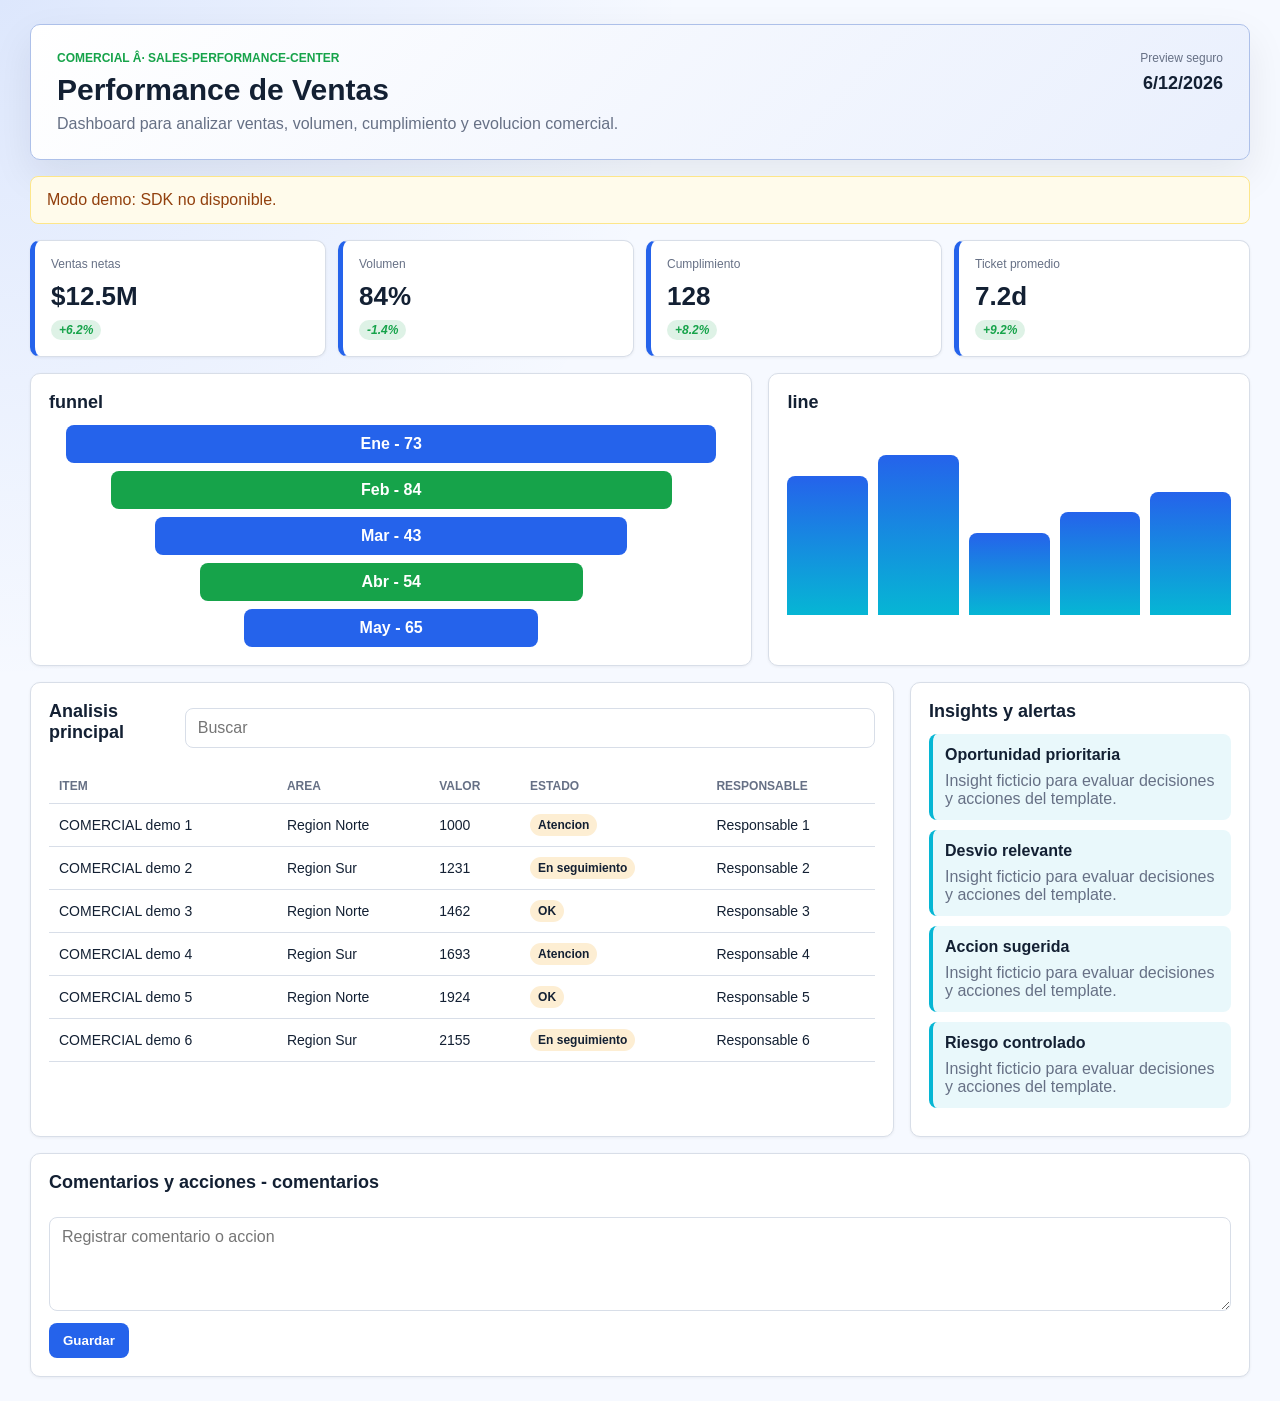
==== dashboard-manager-artifacts/dashboards/comercial/top-100-productos-más-vendidos/index.html @ 9f5e1810 "Create dashboard workspace Top 100 productos más vendidos" ====
﻿<!doctype html>
<html lang="es-AR">
<head>
  <meta charset="utf-8">
  <meta name="viewport" content="width=device-width, initial-scale=1">
  <title>Performance de Ventas</title>
  <link rel="stylesheet" href="style.css">
</head>
<body>
  <main class="app-shell layout-sales-performance-center">
    <header class="hero">
      <div>
        <p class="eyebrow">COMERCIAL Â· sales-performance-center</p>
        <h1>Performance de Ventas</h1>
        <p>Dashboard para analizar ventas, volumen, cumplimiento y evolucion comercial.</p>
      </div>
      <div class="hero-metric"><span>Preview seguro</span><strong id="updatedAt">--</strong></div>
    </header>
    <section id="notice" class="notice hidden"></section>
    <section id="loading" class="state">Cargando informacion...</section>
    <section id="error" class="state error hidden">No pudimos cargar el dashboard.</section>
    <section id="content" class="hidden">
      <div id="kpis" class="kpi-grid"></div>
      <section id="visuals" class="visual-grid"></section>
      <section class="analysis-grid">
        <div class="panel"><div class="panel-head"><h2>Analisis principal</h2><input id="filterInput" type="search" placeholder="Buscar"></div><div id="tableWrap"></div></div>
        <aside class="panel"><h2>Insights y alertas</h2><div id="insights"></div></aside>
      </section>
      <section class="panel actions-panel"><h2 id="editableTitle">Comentarios y acciones</h2><textarea id="commentInput" rows="4" placeholder="Registrar comentario o accion"></textarea><div class="actions-row"><button id="saveButton" type="button">Guardar</button><span id="saveStatus"></span></div></section>
    </section>
  </main>
  <script src="/dashboard-sdk.js"></script>
  <script src="app.js"></script>
</body>
</html>
---- dashboard-manager-artifacts/dashboards/comercial/top-100-productos-más-vendidos/style.css ----
﻿:root{font-family:Inter,Segoe UI,Arial,sans-serif;--template-primary:#2563eb;--template-secondary:#16a34a;--template-accent:#06b6d4;--template-danger:#dc2626;--template-warning:#f59e0b;--template-success:#16a34a;--template-bg:#f6f9ff;--template-card:#ffffff;--text:#132033;--muted:#667085;--line:#d8dee8}*{box-sizing:border-box}body{margin:0;background:radial-gradient(circle at top left,color-mix(in srgb,var(--template-primary) 12%,transparent),transparent 36%),var(--template-bg);color:var(--text)}.app-shell{width:min(1220px,calc(100vw - 32px));margin:0 auto;padding:24px 0}.hero{display:flex;justify-content:space-between;gap:24px;padding:26px;border:1px solid color-mix(in srgb,var(--template-primary) 24%,var(--line));border-radius:10px;background:linear-gradient(135deg,var(--template-card),color-mix(in srgb,var(--template-primary) 10%,white));box-shadow:0 16px 40px rgba(15,23,42,.08)}.layout-executive-cockpit .hero,.layout-security-risk-center .hero,.layout-audit-tracker .hero{background:linear-gradient(135deg,var(--template-primary),#111827);color:white}.eyebrow{margin:0 0 8px;color:var(--template-secondary);font-size:12px;font-weight:800;text-transform:uppercase}h1{margin:0;font-size:30px;letter-spacing:0}h2{margin:0 0 12px;font-size:18px;letter-spacing:0}p{margin:8px 0 0;color:var(--muted)}.layout-executive-cockpit .hero p,.layout-security-risk-center .hero p,.layout-audit-tracker .hero p{color:rgba(255,255,255,.74)}.hero-metric{min-width:170px;text-align:right}.hero-metric span{display:block;font-size:12px;color:var(--muted)}.hero-metric strong{display:block;margin-top:8px;font-size:18px}.notice,.state{margin-top:16px;padding:14px 16px;border:1px solid var(--line);border-radius:8px;background:#fff;color:var(--muted)}.notice{border-color:#fde68a;background:#fffbeb;color:#92400e}.error{border-color:#fecaca;background:#fef2f2;color:#991b1b}.hidden{display:none!important}.kpi-grid{display:grid;grid-template-columns:repeat(4,minmax(0,1fr));gap:12px;margin-top:16px}.kpi-card,.panel,.viz-card{border:1px solid var(--line);border-radius:10px;background:var(--template-card);box-shadow:0 1px 3px rgba(16,24,40,.06)}.kpi-card{padding:16px;min-height:108px;border-left:5px solid var(--template-primary)}.kpi-card span{display:block;color:var(--muted);font-size:12px}.kpi-card strong{display:block;margin-top:10px;font-size:26px}.trend{display:inline-block;margin-top:8px;border-radius:999px;padding:3px 8px;background:color-mix(in srgb,var(--template-success) 14%,white);color:var(--template-success);font-size:12px;font-weight:800}.visual-grid{display:grid;grid-template-columns:1.2fr .8fr;gap:16px;margin-top:16px}.analysis-grid{display:grid;grid-template-columns:minmax(0,1fr) 340px;gap:16px;margin-top:16px}.panel,.viz-card{padding:18px}.panel-head{display:flex;justify-content:space-between;gap:12px;align-items:center;margin-bottom:14px}input,textarea{width:100%;border:1px solid var(--line);border-radius:8px;padding:10px 12px;font:inherit;background:#fff;color:var(--text)}table{width:100%;border-collapse:collapse;font-size:14px}th,td{border-bottom:1px solid var(--line);padding:10px;text-align:left}th{color:var(--muted);font-size:12px;text-transform:uppercase}.insight{border-left:4px solid var(--template-accent);background:color-mix(in srgb,var(--template-accent) 9%,white);padding:12px;border-radius:8px;margin-bottom:10px}.chart-bars{display:flex;height:190px;align-items:end;gap:10px}.bar{flex:1;border-radius:8px 8px 0 0;background:linear-gradient(180deg,var(--template-primary),var(--template-accent));min-height:24px}.hbar{height:12px;border-radius:999px;background:var(--template-primary)}.funnel{display:grid;gap:8px}.funnel div{margin:auto;border-radius:8px;padding:10px;color:white;text-align:center;font-weight:800}.matrix{display:grid;grid-template-columns:repeat(3,1fr);gap:8px}.matrix span{height:52px;border-radius:8px;background:var(--template-warning);opacity:.45}.matrix span:nth-child(n+7){background:var(--template-danger);opacity:.7}.matrix span:nth-child(-n+3){background:var(--template-success);opacity:.5}.timeline{display:grid;gap:10px}.timeline div{border-left:4px solid var(--template-primary);padding:8px 10px;background:color-mix(in srgb,var(--template-primary) 8%,white);border-radius:8px}.kanban{display:grid;grid-template-columns:repeat(3,1fr);gap:10px}.lane{background:color-mix(in srgb,var(--template-secondary) 8%,white);border-radius:8px;padding:10px}.lane span{display:block;margin-top:8px;border-radius:6px;background:white;padding:8px;font-size:12px}.donut{width:150px;height:150px;border-radius:50%;background:conic-gradient(var(--template-primary) 76%,#e5e7eb 0);display:grid;place-items:center}.donut strong{width:90px;height:90px;border-radius:50%;background:#fff;display:grid;place-items:center}.actions-panel{margin-top:16px;display:grid;gap:12px}.actions-row{display:flex;align-items:center;gap:12px}button{border:0;border-radius:8px;background:var(--template-primary);color:white;padding:10px 14px;font-weight:800;cursor:pointer}.pill{display:inline-block;border-radius:999px;padding:4px 8px;background:color-mix(in srgb,var(--template-warning) 18%,white);font-size:12px;font-weight:700}#saveStatus{color:var(--muted);font-size:13px}@media(max-width:1000px){.kpi-grid{grid-template-columns:repeat(2,minmax(0,1fr))}.visual-grid,.analysis-grid{grid-template-columns:1fr}}@media(max-width:640px){.hero{flex-direction:column}.hero-metric{text-align:left}.kpi-grid{grid-template-columns:1fr}}
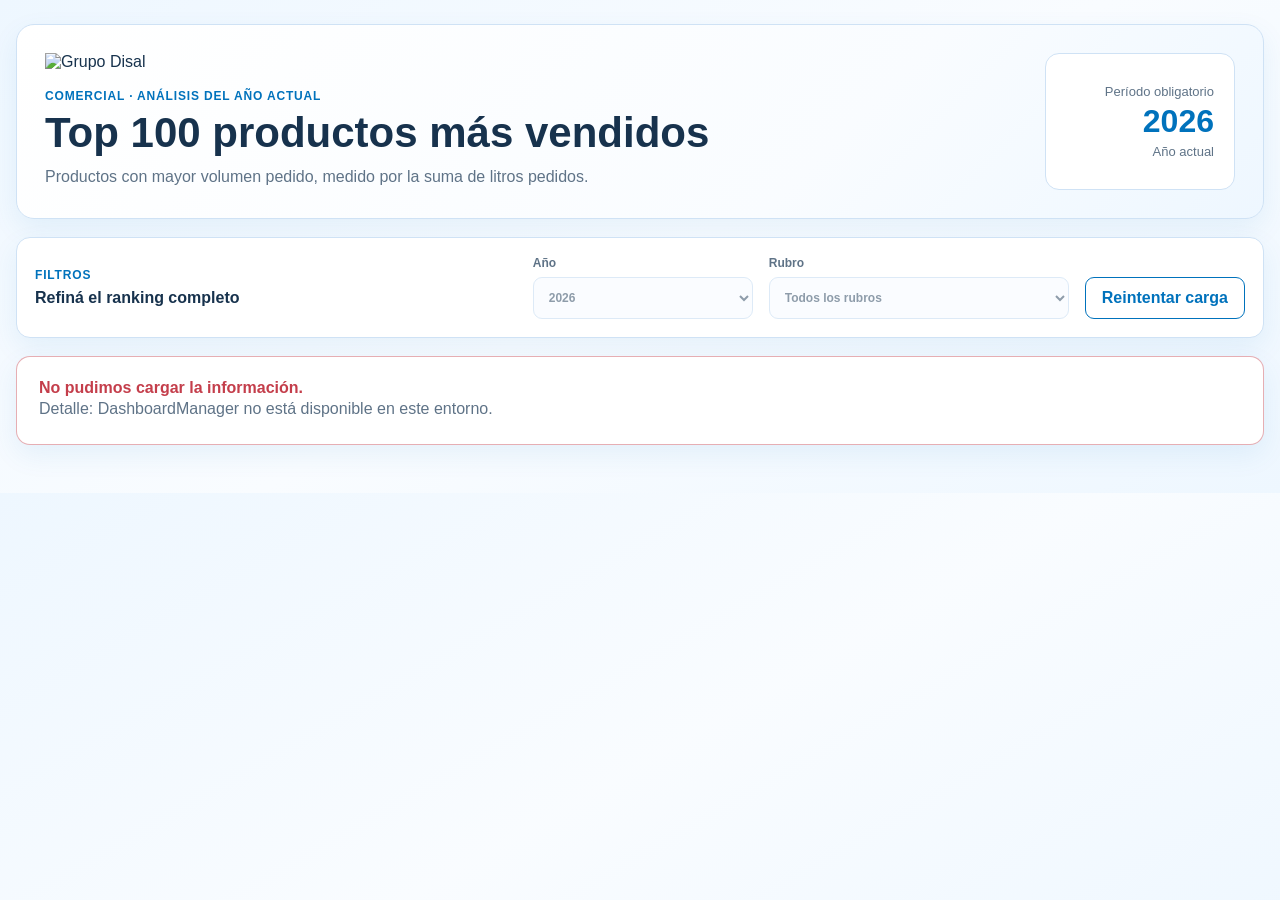
==== commit bd77b660: "fix: query top products with server aggregation" ====
--- a/dashboard-manager-artifacts/dashboards/comercial/top-100-productos-más-vendidos/index.html
+++ b/dashboard-manager-artifacts/dashboards/comercial/top-100-productos-más-vendidos/index.html
@@ -1,35 +1,158 @@
-﻿<!doctype html>
+<!doctype html>
 <html lang="es-AR">
 <head>
   <meta charset="utf-8">
   <meta name="viewport" content="width=device-width, initial-scale=1">
-  <title>Performance de Ventas</title>
+  <title>Top 100 productos más vendidos</title>
   <link rel="stylesheet" href="style.css">
 </head>
 <body>
-  <main class="app-shell layout-sales-performance-center">
+  <main class="app-shell">
     <header class="hero">
+      <div class="brand-block">
+        <img class="brand" src="/disal_logo_informe.png" alt="Grupo Disal">
+        <p class="eyebrow">Comercial · Análisis del año actual</p>
+        <h1>Top 100 productos más vendidos</h1>
+        <p class="hero-copy">Productos con mayor volumen pedido, medido por la suma de litros pedidos.</p>
+      </div>
+      <div class="period-card" aria-label="Período analizado">
+        <span>Período obligatorio</span>
+        <strong id="currentYear">—</strong>
+        <small>Año actual</small>
+      </div>
+    </header>
+
+    <section class="filters-panel" aria-label="Filtros del dashboard">
+      <div class="filter-copy">
+        <span class="section-kicker">Filtros</span>
+        <strong>Refiná el ranking completo</strong>
+      </div>
+      <label>
+        Año
+        <select id="yearFilter" disabled>
+          <option>Año actual</option>
+        </select>
+      </label>
+      <label>
+        Rubro
+        <select id="rubroFilter" disabled>
+          <option value="">Todos los rubros</option>
+        </select>
+      </label>
+      <button id="retryButton" class="secondary-button hidden" type="button">Reintentar carga</button>
+    </section>
+
+    <section id="loadingState" class="state-card" role="status" aria-live="polite">
+      <span class="loader" aria-hidden="true"></span>
       <div>
-        <p class="eyebrow">COMERCIAL Â· sales-performance-center</p>
-        <h1>Performance de Ventas</h1>
-        <p>Dashboard para analizar ventas, volumen, cumplimiento y evolucion comercial.</p>
+        <strong>Cargando pedidos y catálogo de productos…</strong>
+        <p>Estamos preparando el ranking con los datos autorizados.</p>
       </div>
-      <div class="hero-metric"><span>Preview seguro</span><strong id="updatedAt">--</strong></div>
-    </header>
-    <section id="notice" class="notice hidden"></section>
-    <section id="loading" class="state">Cargando informacion...</section>
-    <section id="error" class="state error hidden">No pudimos cargar el dashboard.</section>
-    <section id="content" class="hidden">
-      <div id="kpis" class="kpi-grid"></div>
-      <section id="visuals" class="visual-grid"></section>
-      <section class="analysis-grid">
-        <div class="panel"><div class="panel-head"><h2>Analisis principal</h2><input id="filterInput" type="search" placeholder="Buscar"></div><div id="tableWrap"></div></div>
-        <aside class="panel"><h2>Insights y alertas</h2><div id="insights"></div></aside>
+    </section>
+
+    <section id="errorState" class="state-card state-error hidden" role="alert">
+      <div>
+        <strong>No pudimos cargar la información.</strong>
+        <p id="errorMessage">Revisá la disponibilidad del Dashboard Manager SDK e intentá nuevamente.</p>
+      </div>
+    </section>
+
+    <section id="emptyState" class="state-card hidden" role="status">
+      <div>
+        <strong>No hay resultados para los filtros seleccionados.</strong>
+        <p>Probá con todos los rubros. El año actual se mantiene como condición obligatoria.</p>
+      </div>
+    </section>
+
+    <section id="dashboardContent" class="dashboard-content hidden">
+      <section class="summary-grid" aria-label="Resumen del resultado">
+        <article class="summary-card">
+          <span>Litros pedidos</span>
+          <strong id="totalLiters">0</strong>
+          <small>Suma del resultado filtrado</small>
+        </article>
+        <article class="summary-card">
+          <span>Productos encontrados</span>
+          <strong id="productCount">0</strong>
+          <small id="productCountDetail">Antes del límite del Top 100</small>
+        </article>
+        <article class="summary-card">
+          <span>Producto líder</span>
+          <strong id="leaderName" class="summary-text">—</strong>
+          <small id="leaderLiters">Sin volumen</small>
+        </article>
       </section>
-      <section class="panel actions-panel"><h2 id="editableTitle">Comentarios y acciones</h2><textarea id="commentInput" rows="4" placeholder="Registrar comentario o accion"></textarea><div class="actions-row"><button id="saveButton" type="button">Guardar</button><span id="saveStatus"></span></div></section>
+
+      <section class="panel ranking-panel">
+        <div class="panel-heading">
+          <div>
+            <span class="section-kicker">Visual principal</span>
+            <h2>Ranking por litros pedidos</h2>
+            <p>Orden descendente, limitado a los primeros 100 productos después de aplicar los filtros.</p>
+          </div>
+          <span id="rankingCount" class="result-badge">0 productos</span>
+        </div>
+        <div id="ranking" class="ranking" aria-label="Ranking horizontal de productos"></div>
+      </section>
+
+      <section class="panel detail-panel">
+        <div class="panel-heading detail-heading">
+          <div>
+            <span class="section-kicker">Detalle verificable</span>
+            <h2>Tabla analítica</h2>
+            <p>El detalle utiliza el mismo resultado agregado que el ranking.</p>
+          </div>
+          <div class="table-tools">
+            <label>
+              Buscar producto o rubro
+              <input id="searchInput" type="search" placeholder="Ingresá un término" autocomplete="off">
+            </label>
+            <label>
+              Ordenar por
+              <select id="sortField">
+                <option value="position">Posición</option>
+                <option value="product">Producto</option>
+                <option value="rubro">Rubro</option>
+                <option value="liters">Litros pedidos</option>
+              </select>
+            </label>
+            <label>
+              Dirección
+              <select id="sortDirection">
+                <option value="asc">Ascendente</option>
+                <option value="desc">Descendente</option>
+              </select>
+            </label>
+          </div>
+        </div>
+        <div class="table-scroll">
+          <table>
+            <thead>
+              <tr>
+                <th scope="col">Posición</th>
+                <th scope="col">Producto</th>
+                <th scope="col">Rubro</th>
+                <th scope="col">Período</th>
+                <th scope="col" class="numeric">Litros pedidos</th>
+              </tr>
+            </thead>
+            <tbody id="tableBody"></tbody>
+          </table>
+        </div>
+        <p id="tableEmpty" class="table-empty hidden">No hay filas que coincidan con la búsqueda.</p>
+      </section>
+
+      <section class="quality-note" aria-live="polite">
+        <div>
+          <span class="section-kicker">Trazabilidad de datos</span>
+          <strong>Controles aplicados al cruce</strong>
+        </div>
+        <p id="qualitySummary">—</p>
+      </section>
     </section>
   </main>
-  <script src="/dashboard-sdk.js"></script>
+
+  <script src="dashboard-sdk.js"></script>
   <script src="app.js"></script>
 </body>
 </html>
--- a/dashboard-manager-artifacts/dashboards/comercial/top-100-productos-más-vendidos/style.css
+++ b/dashboard-manager-artifacts/dashboards/comercial/top-100-productos-más-vendidos/style.css
@@ -1 +1,508 @@
-﻿:root{font-family:Inter,Segoe UI,Arial,sans-serif;--template-primary:#2563eb;--template-secondary:#16a34a;--template-accent:#06b6d4;--template-danger:#dc2626;--template-warning:#f59e0b;--template-success:#16a34a;--template-bg:#f6f9ff;--template-card:#ffffff;--text:#132033;--muted:#667085;--line:#d8dee8}*{box-sizing:border-box}body{margin:0;background:radial-gradient(circle at top left,color-mix(in srgb,var(--template-primary) 12%,transparent),transparent 36%),var(--template-bg);color:var(--text)}.app-shell{width:min(1220px,calc(100vw - 32px));margin:0 auto;padding:24px 0}.hero{display:flex;justify-content:space-between;gap:24px;padding:26px;border:1px solid color-mix(in srgb,var(--template-primary) 24%,var(--line));border-radius:10px;background:linear-gradient(135deg,var(--template-card),color-mix(in srgb,var(--template-primary) 10%,white));box-shadow:0 16px 40px rgba(15,23,42,.08)}.layout-executive-cockpit .hero,.layout-security-risk-center .hero,.layout-audit-tracker .hero{background:linear-gradient(135deg,var(--template-primary),#111827);color:white}.eyebrow{margin:0 0 8px;color:var(--template-secondary);font-size:12px;font-weight:800;text-transform:uppercase}h1{margin:0;font-size:30px;letter-spacing:0}h2{margin:0 0 12px;font-size:18px;letter-spacing:0}p{margin:8px 0 0;color:var(--muted)}.layout-executive-cockpit .hero p,.layout-security-risk-center .hero p,.layout-audit-tracker .hero p{color:rgba(255,255,255,.74)}.hero-metric{min-width:170px;text-align:right}.hero-metric span{display:block;font-size:12px;color:var(--muted)}.hero-metric strong{display:block;margin-top:8px;font-size:18px}.notice,.state{margin-top:16px;padding:14px 16px;border:1px solid var(--line);border-radius:8px;background:#fff;color:var(--muted)}.notice{border-color:#fde68a;background:#fffbeb;color:#92400e}.error{border-color:#fecaca;background:#fef2f2;color:#991b1b}.hidden{display:none!important}.kpi-grid{display:grid;grid-template-columns:repeat(4,minmax(0,1fr));gap:12px;margin-top:16px}.kpi-card,.panel,.viz-card{border:1px solid var(--line);border-radius:10px;background:var(--template-card);box-shadow:0 1px 3px rgba(16,24,40,.06)}.kpi-card{padding:16px;min-height:108px;border-left:5px solid var(--template-primary)}.kpi-card span{display:block;color:var(--muted);font-size:12px}.kpi-card strong{display:block;margin-top:10px;font-size:26px}.trend{display:inline-block;margin-top:8px;border-radius:999px;padding:3px 8px;background:color-mix(in srgb,var(--template-success) 14%,white);color:var(--template-success);font-size:12px;font-weight:800}.visual-grid{display:grid;grid-template-columns:1.2fr .8fr;gap:16px;margin-top:16px}.analysis-grid{display:grid;grid-template-columns:minmax(0,1fr) 340px;gap:16px;margin-top:16px}.panel,.viz-card{padding:18px}.panel-head{display:flex;justify-content:space-between;gap:12px;align-items:center;margin-bottom:14px}input,textarea{width:100%;border:1px solid var(--line);border-radius:8px;padding:10px 12px;font:inherit;background:#fff;color:var(--text)}table{width:100%;border-collapse:collapse;font-size:14px}th,td{border-bottom:1px solid var(--line);padding:10px;text-align:left}th{color:var(--muted);font-size:12px;text-transform:uppercase}.insight{border-left:4px solid var(--template-accent);background:color-mix(in srgb,var(--template-accent) 9%,white);padding:12px;border-radius:8px;margin-bottom:10px}.chart-bars{display:flex;height:190px;align-items:end;gap:10px}.bar{flex:1;border-radius:8px 8px 0 0;background:linear-gradient(180deg,var(--template-primary),var(--template-accent));min-height:24px}.hbar{height:12px;border-radius:999px;background:var(--template-primary)}.funnel{display:grid;gap:8px}.funnel div{margin:auto;border-radius:8px;padding:10px;color:white;text-align:center;font-weight:800}.matrix{display:grid;grid-template-columns:repeat(3,1fr);gap:8px}.matrix span{height:52px;border-radius:8px;background:var(--template-warning);opacity:.45}.matrix span:nth-child(n+7){background:var(--template-danger);opacity:.7}.matrix span:nth-child(-n+3){background:var(--template-success);opacity:.5}.timeline{display:grid;gap:10px}.timeline div{border-left:4px solid var(--template-primary);padding:8px 10px;background:color-mix(in srgb,var(--template-primary) 8%,white);border-radius:8px}.kanban{display:grid;grid-template-columns:repeat(3,1fr);gap:10px}.lane{background:color-mix(in srgb,var(--template-secondary) 8%,white);border-radius:8px;padding:10px}.lane span{display:block;margin-top:8px;border-radius:6px;background:white;padding:8px;font-size:12px}.donut{width:150px;height:150px;border-radius:50%;background:conic-gradient(var(--template-primary) 76%,#e5e7eb 0);display:grid;place-items:center}.donut strong{width:90px;height:90px;border-radius:50%;background:#fff;display:grid;place-items:center}.actions-panel{margin-top:16px;display:grid;gap:12px}.actions-row{display:flex;align-items:center;gap:12px}button{border:0;border-radius:8px;background:var(--template-primary);color:white;padding:10px 14px;font-weight:800;cursor:pointer}.pill{display:inline-block;border-radius:999px;padding:4px 8px;background:color-mix(in srgb,var(--template-warning) 18%,white);font-size:12px;font-weight:700}#saveStatus{color:var(--muted);font-size:13px}@media(max-width:1000px){.kpi-grid{grid-template-columns:repeat(2,minmax(0,1fr))}.visual-grid,.analysis-grid{grid-template-columns:1fr}}@media(max-width:640px){.hero{flex-direction:column}.hero-metric{text-align:left}.kpi-grid{grid-template-columns:1fr}}
+:root {
+  font-family: "Segoe UI", Arial, sans-serif;
+  color: #17324d;
+  font-synthesis: none;
+  --primary: #0072bc;
+  --secondary: #00a6df;
+  --ambient: #eef7ff;
+  --ambient-soft: #f9fcff;
+  --card: #ffffff;
+  --border: #cfe2f5;
+  --text: #17324d;
+  --muted: #5f7387;
+  --success: #009a44;
+  --warning: #f3b51b;
+  --danger: #c43e4b;
+  --shadow: 0 10px 28px rgba(0, 114, 188, 0.08);
+}
+
+* {
+  box-sizing: border-box;
+}
+
+body {
+  margin: 0;
+  min-width: 320px;
+  background: linear-gradient(150deg, #eef7ff 0%, #f9fcff 52%, #eef7ff 100%);
+  color: var(--text);
+}
+
+button,
+input,
+select {
+  font: inherit;
+}
+
+.app-shell {
+  width: min(1320px, calc(100% - 32px));
+  margin: 0 auto;
+  padding: 24px 0 48px;
+}
+
+.hero {
+  display: flex;
+  align-items: stretch;
+  justify-content: space-between;
+  gap: 24px;
+  padding: 28px;
+  border: 1px solid var(--border);
+  border-radius: 18px;
+  background: linear-gradient(135deg, #ffffff 0%, #f9fcff 65%, #eef7ff 100%);
+  box-shadow: var(--shadow);
+}
+
+.brand {
+  display: block;
+  width: auto;
+  height: auto;
+  max-width: min(180px, 55vw);
+  max-height: 64px;
+  margin: 0 0 18px;
+  object-fit: contain;
+  object-position: left center;
+}
+
+.eyebrow,
+.section-kicker {
+  display: block;
+  margin: 0 0 7px;
+  color: var(--primary);
+  font-size: 12px;
+  font-weight: 800;
+  letter-spacing: 0.07em;
+  text-transform: uppercase;
+}
+
+h1,
+h2,
+p {
+  margin-top: 0;
+}
+
+h1 {
+  margin-bottom: 10px;
+  font-size: clamp(28px, 4vw, 42px);
+  line-height: 1.08;
+}
+
+h2 {
+  margin-bottom: 6px;
+  font-size: 22px;
+}
+
+.hero-copy,
+.panel-heading p,
+.state-card p,
+.quality-note p {
+  margin-bottom: 0;
+  color: var(--muted);
+  line-height: 1.55;
+}
+
+.period-card {
+  display: grid;
+  min-width: 190px;
+  align-content: center;
+  padding: 20px;
+  border: 1px solid var(--border);
+  border-radius: 14px;
+  background: #ffffff;
+  text-align: right;
+}
+
+.period-card span,
+.period-card small,
+.summary-card span,
+.summary-card small {
+  color: var(--muted);
+  font-size: 13px;
+}
+
+.period-card strong {
+  margin: 4px 0;
+  color: var(--primary);
+  font-size: 32px;
+}
+
+.filters-panel {
+  display: grid;
+  grid-template-columns: minmax(230px, 1fr) minmax(160px, 220px) minmax(220px, 300px) auto;
+  gap: 16px;
+  align-items: end;
+  margin-top: 18px;
+  padding: 18px;
+  border: 1px solid var(--border);
+  border-radius: 14px;
+  background: #ffffff;
+  box-shadow: var(--shadow);
+}
+
+.filter-copy {
+  align-self: center;
+}
+
+label {
+  display: grid;
+  gap: 7px;
+  color: var(--muted);
+  font-size: 12px;
+  font-weight: 700;
+}
+
+input,
+select {
+  width: 100%;
+  min-height: 42px;
+  padding: 9px 11px;
+  border: 1px solid var(--border);
+  border-radius: 9px;
+  outline: none;
+  background: #ffffff;
+  color: var(--text);
+}
+
+input:focus,
+select:focus {
+  border-color: var(--secondary);
+  box-shadow: 0 0 0 3px rgba(0, 166, 223, 0.14);
+}
+
+select:disabled {
+  background: var(--ambient-soft);
+  color: var(--muted);
+}
+
+.secondary-button {
+  min-height: 42px;
+  padding: 9px 16px;
+  border: 1px solid var(--primary);
+  border-radius: 9px;
+  background: #ffffff;
+  color: var(--primary);
+  cursor: pointer;
+  font-weight: 800;
+}
+
+.secondary-button:hover {
+  background: var(--ambient);
+}
+
+.state-card {
+  display: flex;
+  align-items: center;
+  gap: 16px;
+  margin-top: 18px;
+  padding: 22px;
+  border: 1px solid var(--border);
+  border-radius: 14px;
+  background: #ffffff;
+  box-shadow: var(--shadow);
+}
+
+.state-error {
+  border-color: rgba(196, 62, 75, 0.42);
+}
+
+.state-error strong {
+  color: var(--danger);
+}
+
+.loader {
+  width: 28px;
+  height: 28px;
+  flex: 0 0 auto;
+  border: 3px solid var(--border);
+  border-top-color: var(--primary);
+  border-radius: 50%;
+  animation: spin 0.9s linear infinite;
+}
+
+.dashboard-content {
+  display: grid;
+  gap: 18px;
+  margin-top: 18px;
+}
+
+.summary-grid {
+  display: grid;
+  grid-template-columns: repeat(3, minmax(0, 1fr));
+  gap: 16px;
+}
+
+.summary-card,
+.panel,
+.quality-note {
+  border: 1px solid var(--border);
+  border-radius: 14px;
+  background: #ffffff;
+  box-shadow: var(--shadow);
+}
+
+.summary-card {
+  min-height: 132px;
+  padding: 20px;
+  border-top: 4px solid var(--primary);
+}
+
+.summary-card:nth-child(2) {
+  border-top-color: var(--secondary);
+}
+
+.summary-card:nth-child(3) {
+  border-top-color: var(--success);
+}
+
+.summary-card strong {
+  display: block;
+  margin: 10px 0 8px;
+  color: var(--primary);
+  font-size: 29px;
+  line-height: 1.1;
+}
+
+.summary-card .summary-text {
+  overflow: hidden;
+  font-size: 20px;
+  text-overflow: ellipsis;
+  white-space: nowrap;
+}
+
+.panel {
+  padding: 22px;
+}
+
+.panel-heading {
+  display: flex;
+  align-items: flex-start;
+  justify-content: space-between;
+  gap: 18px;
+  margin-bottom: 22px;
+}
+
+.result-badge {
+  flex: 0 0 auto;
+  padding: 7px 11px;
+  border: 1px solid var(--border);
+  border-radius: 999px;
+  background: var(--ambient);
+  color: var(--primary);
+  font-size: 12px;
+  font-weight: 800;
+}
+
+.ranking {
+  display: grid;
+  gap: 13px;
+}
+
+.ranking-row {
+  display: grid;
+  grid-template-columns: 42px minmax(180px, 1fr) minmax(180px, 2fr) 150px;
+  gap: 12px;
+  align-items: center;
+}
+
+.rank-position {
+  display: grid;
+  width: 34px;
+  height: 34px;
+  place-items: center;
+  border: 1px solid var(--border);
+  border-radius: 50%;
+  background: var(--ambient-soft);
+  color: var(--primary);
+  font-size: 12px;
+  font-weight: 800;
+}
+
+.rank-product {
+  overflow: hidden;
+  font-size: 13px;
+  font-weight: 700;
+  text-overflow: ellipsis;
+  white-space: nowrap;
+}
+
+.rank-track {
+  height: 12px;
+  overflow: hidden;
+  border-radius: 999px;
+  background: var(--ambient);
+}
+
+.rank-bar {
+  width: var(--bar-width);
+  height: 100%;
+  min-width: 2px;
+  border-radius: inherit;
+  background: linear-gradient(90deg, #0072bc, #00a6df);
+}
+
+.rank-value {
+  color: var(--text);
+  font-size: 13px;
+  font-variant-numeric: tabular-nums;
+  font-weight: 800;
+  text-align: right;
+}
+
+.detail-heading {
+  align-items: end;
+}
+
+.table-tools {
+  display: grid;
+  grid-template-columns: minmax(190px, 1.4fr) minmax(130px, 1fr) minmax(120px, 0.8fr);
+  gap: 10px;
+  width: min(650px, 100%);
+}
+
+.table-scroll {
+  overflow-x: auto;
+}
+
+table {
+  width: 100%;
+  border-collapse: collapse;
+  font-size: 14px;
+}
+
+th,
+td {
+  padding: 13px 11px;
+  border-bottom: 1px solid var(--border);
+  text-align: left;
+  vertical-align: middle;
+}
+
+th {
+  color: var(--muted);
+  font-size: 11px;
+  letter-spacing: 0.04em;
+  text-transform: uppercase;
+}
+
+tbody tr:hover {
+  background: var(--ambient-soft);
+}
+
+.numeric {
+  font-variant-numeric: tabular-nums;
+  text-align: right;
+}
+
+.rubro-pill {
+  display: inline-block;
+  padding: 5px 8px;
+  border: 1px solid var(--border);
+  border-radius: 999px;
+  background: var(--ambient-soft);
+  color: var(--primary);
+  font-size: 12px;
+}
+
+.table-empty {
+  margin: 18px 0 0;
+  color: var(--muted);
+  text-align: center;
+}
+
+.quality-note {
+  display: grid;
+  grid-template-columns: minmax(190px, 0.4fr) 1fr;
+  gap: 24px;
+  align-items: center;
+  padding: 18px 22px;
+  border-left: 5px solid var(--warning);
+}
+
+.hidden {
+  display: none !important;
+}
+
+@keyframes spin {
+  to {
+    transform: rotate(360deg);
+  }
+}
+
+@media (max-width: 980px) {
+  .filters-panel {
+    grid-template-columns: 1fr 1fr;
+  }
+
+  .filter-copy {
+    grid-column: 1 / -1;
+  }
+
+  .detail-heading {
+    display: grid;
+  }
+
+  .table-tools {
+    width: 100%;
+  }
+}
+
+@media (max-width: 760px) {
+  .app-shell {
+    width: min(100% - 20px, 1320px);
+    padding-top: 10px;
+  }
+
+  .hero {
+    display: grid;
+    padding: 21px;
+  }
+
+  .period-card {
+    min-width: 0;
+    text-align: left;
+  }
+
+  .summary-grid,
+  .quality-note {
+    grid-template-columns: 1fr;
+  }
+
+  .ranking-row {
+    grid-template-columns: 38px minmax(0, 1fr) 120px;
+  }
+
+  .rank-track {
+    grid-column: 2 / -1;
+    grid-row: 2;
+  }
+
+  .table-tools {
+    grid-template-columns: 1fr;
+  }
+}
+
+@media (max-width: 520px) {
+  .filters-panel {
+    grid-template-columns: 1fr;
+  }
+
+  .filter-copy {
+    grid-column: auto;
+  }
+
+  .panel-heading {
+    display: grid;
+  }
+
+  .ranking-row {
+    grid-template-columns: 34px minmax(0, 1fr);
+  }
+
+  .rank-value {
+    grid-column: 2;
+    text-align: left;
+  }
+
+  .rank-track {
+    grid-column: 2;
+    grid-row: auto;
+  }
+}
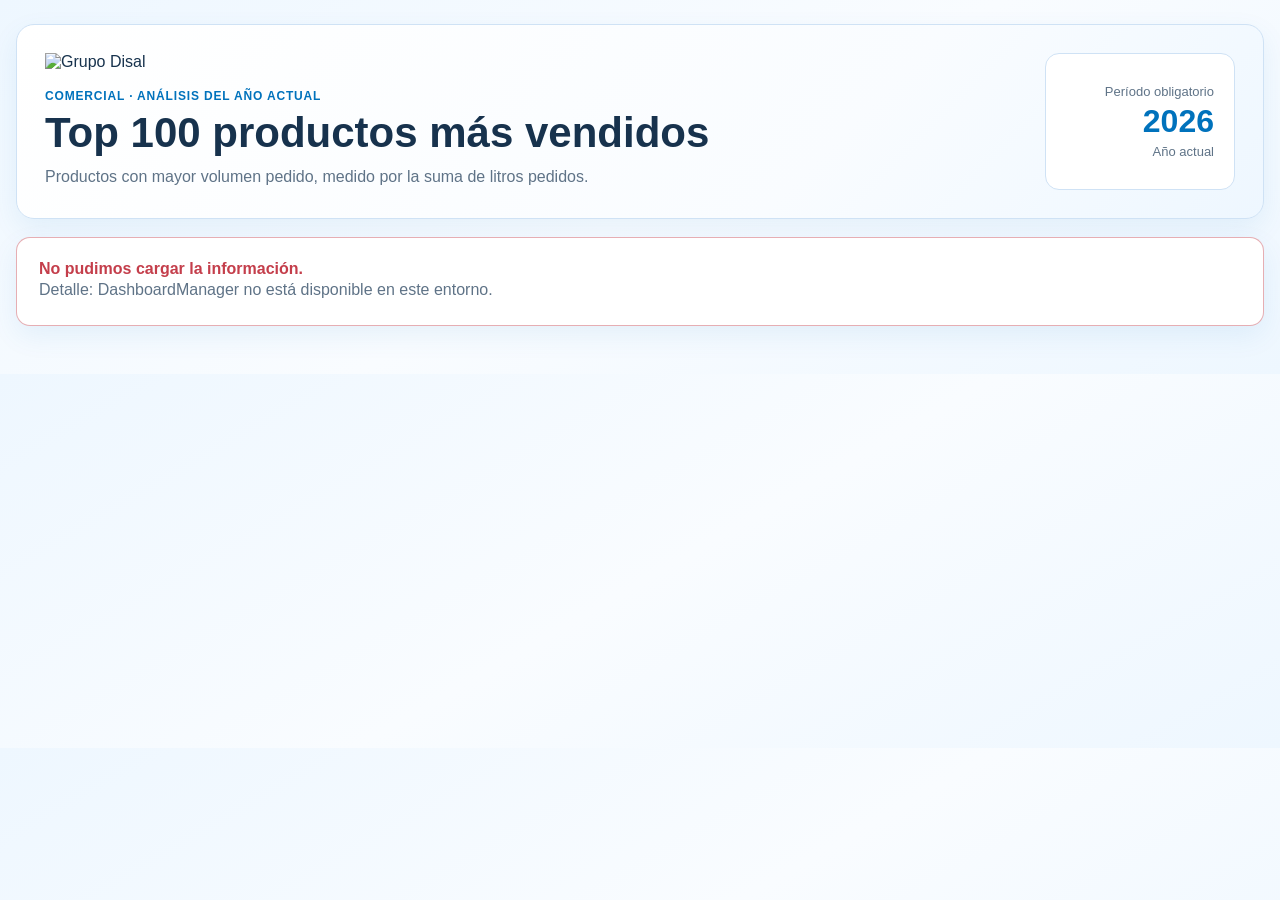
==== commit 0634713d: "fix: ocultar filtros do dashboard top 100" ====
--- a/dashboard-manager-artifacts/dashboards/comercial/top-100-productos-más-vendidos/index.html
+++ b/dashboard-manager-artifacts/dashboards/comercial/top-100-productos-más-vendidos/index.html
@@ -22,7 +22,7 @@
       </div>
     </header>
 
-    <section class="filters-panel" aria-label="Filtros del dashboard">
+    <section class="filters-panel hidden" aria-label="Filtros del dashboard" aria-hidden="true">
       <div class="filter-copy">
         <span class="section-kicker">Filtros</span>
         <strong>Refiná el ranking completo</strong>
@@ -83,7 +83,7 @@
         </article>
       </section>
 
-      <section class="panel ranking-panel">
+      <section class="panel ranking-panel hidden" aria-hidden="true">
         <div class="panel-heading">
           <div>
             <span class="section-kicker">Visual principal</span>
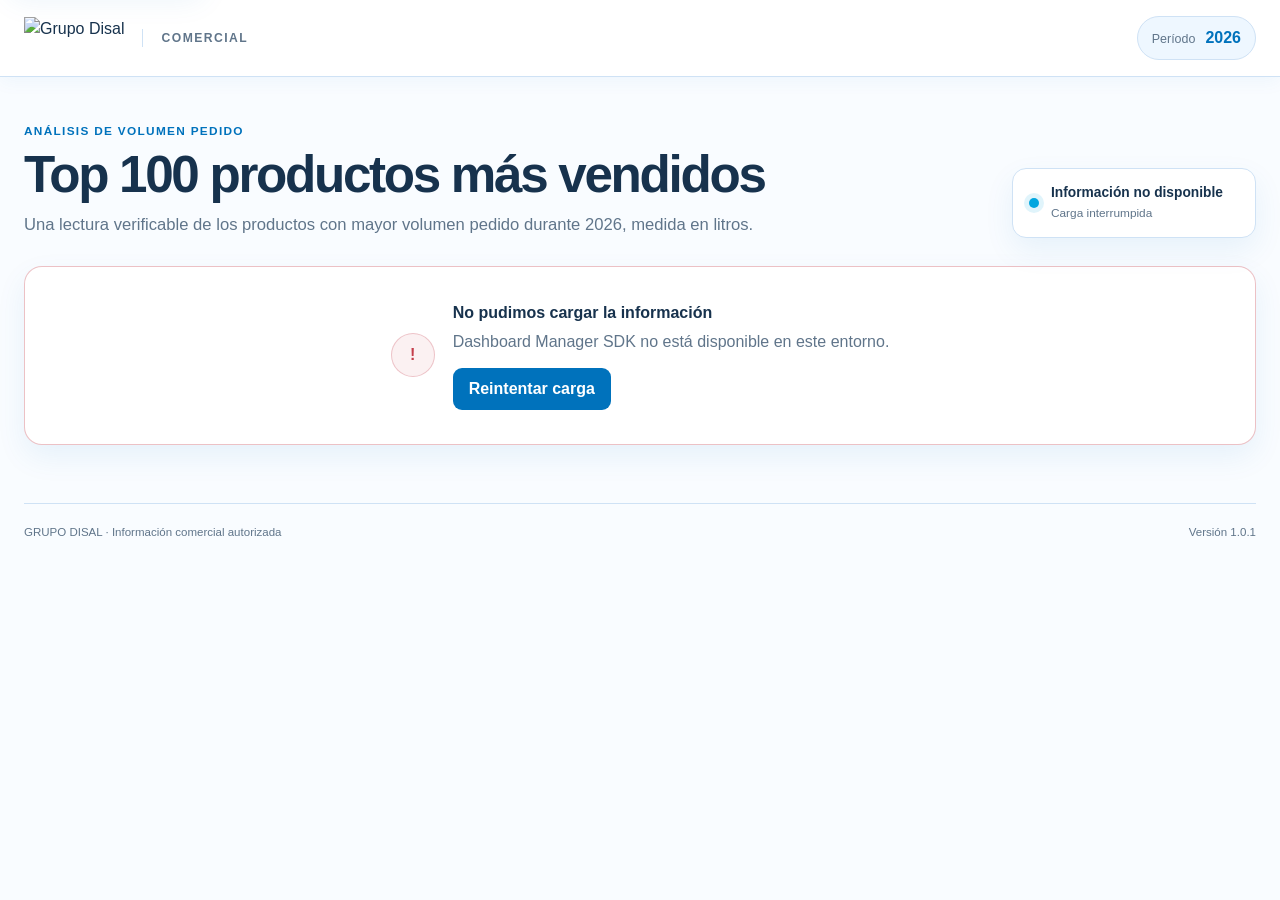
==== commit 227863db: "Atualiza dashboard Top 100 no destino autoritativo" ====
--- a/dashboard-manager-artifacts/dashboards/comercial/top-100-productos-más-vendidos/index.html
+++ b/dashboard-manager-artifacts/dashboards/comercial/top-100-productos-más-vendidos/index.html
@@ -3,156 +3,136 @@
 <head>
   <meta charset="utf-8">
   <meta name="viewport" content="width=device-width, initial-scale=1">
+  <meta name="description" content="Top 100 de productos por litros pedidos durante 2026.">
   <title>Top 100 productos más vendidos</title>
   <link rel="stylesheet" href="style.css">
 </head>
 <body>
-  <main class="app-shell">
-    <header class="hero">
+  <a class="skip-link" href="#mainContent">Ir al contenido principal</a>
+
+  <header class="app-header">
+    <div class="header-inner">
       <div class="brand-block">
-        <img class="brand" src="/disal_logo_informe.png" alt="Grupo Disal">
-        <p class="eyebrow">Comercial · Análisis del año actual</p>
-        <h1>Top 100 productos más vendidos</h1>
-        <p class="hero-copy">Productos con mayor volumen pedido, medido por la suma de litros pedidos.</p>
+        <img class="brand-logo" src="/disal_logo_informe.png" alt="Grupo Disal">
+        <span class="area-label">COMERCIAL</span>
       </div>
-      <div class="period-card" aria-label="Período analizado">
-        <span>Período obligatorio</span>
-        <strong id="currentYear">—</strong>
-        <small>Año actual</small>
+      <div class="period-badge" aria-label="Período del informe">
+        <span>Período</span>
+        <strong>2026</strong>
       </div>
-    </header>
+    </div>
+  </header>
 
-    <section class="filters-panel hidden" aria-label="Filtros del dashboard" aria-hidden="true">
-      <div class="filter-copy">
-        <span class="section-kicker">Filtros</span>
-        <strong>Refiná el ranking completo</strong>
+  <main id="mainContent" class="page-shell">
+    <section class="hero" aria-labelledby="pageTitle">
+      <div>
+        <p class="eyebrow">ANÁLISIS DE VOLUMEN PEDIDO</p>
+        <h1 id="pageTitle">Top 100 productos más vendidos</h1>
+        <p class="hero-copy">Una lectura verificable de los productos con mayor volumen pedido durante 2026, medida en litros.</p>
       </div>
-      <label>
-        Año
-        <select id="yearFilter" disabled>
-          <option>Año actual</option>
-        </select>
-      </label>
-      <label>
-        Rubro
-        <select id="rubroFilter" disabled>
-          <option value="">Todos los rubros</option>
-        </select>
-      </label>
-      <button id="retryButton" class="secondary-button hidden" type="button">Reintentar carga</button>
+      <div class="connection-card" aria-live="polite">
+        <span class="status-dot" aria-hidden="true"></span>
+        <div>
+          <strong id="connectionStatus">Preparando información</strong>
+          <span id="updatedAt">Actualización pendiente</span>
+        </div>
+      </div>
     </section>
 
-    <section id="loadingState" class="state-card" role="status" aria-live="polite">
-      <span class="loader" aria-hidden="true"></span>
+    <section id="loadingState" class="state-card" aria-live="polite" aria-busy="true">
+      <div class="loader" aria-hidden="true"></div>
       <div>
-        <strong>Cargando pedidos y catálogo de productos…</strong>
-        <p>Estamos preparando el ranking con los datos autorizados.</p>
+        <strong>Estamos consolidando el Top 100</strong>
+        <p>Procesamos los pedidos autorizados y completamos el rubro desde el catálogo.</p>
       </div>
     </section>
 
     <section id="errorState" class="state-card state-error hidden" role="alert">
+      <div class="state-icon" aria-hidden="true">!</div>
       <div>
-        <strong>No pudimos cargar la información.</strong>
-        <p id="errorMessage">Revisá la disponibilidad del Dashboard Manager SDK e intentá nuevamente.</p>
+        <strong>No pudimos cargar la información</strong>
+        <p id="errorMessage">Reintentá la operación.</p>
+        <button id="retryButton" class="button button-primary" type="button">Reintentar carga</button>
       </div>
     </section>
 
-    <section id="emptyState" class="state-card hidden" role="status">
+    <section id="emptyState" class="state-card hidden" aria-live="polite">
+      <div class="state-icon state-icon-empty" aria-hidden="true">0</div>
       <div>
-        <strong>No hay resultados para los filtros seleccionados.</strong>
-        <p>Probá con todos los rubros. El año actual se mantiene como condición obligatoria.</p>
+        <strong>No hay pedidos para 2026</strong>
+        <p>La consulta respondió correctamente, pero no encontramos productos con litros pedidos válidos para el período.</p>
       </div>
     </section>
 
-    <section id="dashboardContent" class="dashboard-content hidden">
-      <section class="summary-grid" aria-label="Resumen del resultado">
-        <article class="summary-card">
-          <span>Litros pedidos</span>
-          <strong id="totalLiters">0</strong>
-          <small>Suma del resultado filtrado</small>
-        </article>
-        <article class="summary-card">
-          <span>Productos encontrados</span>
-          <strong id="productCount">0</strong>
-          <small id="productCountDetail">Antes del límite del Top 100</small>
-        </article>
-        <article class="summary-card">
-          <span>Producto líder</span>
-          <strong id="leaderName" class="summary-text">—</strong>
-          <small id="leaderLiters">Sin volumen</small>
-        </article>
+    <div id="dashboardContent" class="dashboard-content hidden">
+      <section aria-labelledby="summaryTitle">
+        <div class="section-heading">
+          <div>
+            <p class="section-kicker">RESUMEN DEL PERÍODO</p>
+            <h2 id="summaryTitle">Indicadores clave</h2>
+          </div>
+          <p class="section-note">Cálculos sobre todos los pedidos válidos de 2026.</p>
+        </div>
+        <div id="kpiGrid" class="kpi-grid" data-widget="kpi-cards"></div>
       </section>
 
-      <section class="panel ranking-panel hidden" aria-hidden="true">
-        <div class="panel-heading">
+      <section class="table-card" aria-labelledby="tableTitle" data-widget="data-table">
+        <div class="table-header">
           <div>
-            <span class="section-kicker">Visual principal</span>
-            <h2>Ranking por litros pedidos</h2>
-            <p>Orden descendente, limitado a los primeros 100 productos después de aplicar los filtros.</p>
+            <p class="section-kicker">DETALLE ANALÍTICO</p>
+            <h2 id="tableTitle">Top 100 consolidado</h2>
+            <p id="tableSummary" class="table-summary">Ordenado por litros pedidos, de mayor a menor.</p>
           </div>
-          <span id="rankingCount" class="result-badge">0 productos</span>
+          <label class="search-control" for="tableSearch">
+            <span>Buscar en el Top 100</span>
+            <input id="tableSearch" type="search" placeholder="Producto o rubro" autocomplete="off">
+          </label>
         </div>
-        <div id="ranking" class="ranking" aria-label="Ranking horizontal de productos"></div>
-      </section>
 
-      <section class="panel detail-panel">
-        <div class="panel-heading detail-heading">
-          <div>
-            <span class="section-kicker">Detalle verificable</span>
-            <h2>Tabla analítica</h2>
-            <p>El detalle utiliza el mismo resultado agregado que el ranking.</p>
-          </div>
-          <div class="table-tools">
-            <label>
-              Buscar producto o rubro
-              <input id="searchInput" type="search" placeholder="Ingresá un término" autocomplete="off">
-            </label>
-            <label>
-              Ordenar por
-              <select id="sortField">
-                <option value="position">Posición</option>
-                <option value="product">Producto</option>
-                <option value="rubro">Rubro</option>
-                <option value="liters">Litros pedidos</option>
-              </select>
-            </label>
-            <label>
-              Dirección
-              <select id="sortDirection">
-                <option value="asc">Ascendente</option>
-                <option value="desc">Descendente</option>
-              </select>
-            </label>
-          </div>
+        <div id="searchEmpty" class="inline-empty hidden" role="status">
+          <strong>Sin coincidencias</strong>
+          <span>Probá con otro producto o rubro.</span>
         </div>
-        <div class="table-scroll">
+
+        <div id="tableWrap" class="table-wrap" tabindex="0" aria-label="Tabla del Top 100 productos">
           <table>
             <thead>
               <tr>
-                <th scope="col">Posición</th>
-                <th scope="col">Producto</th>
-                <th scope="col">Rubro</th>
-                <th scope="col">Período</th>
-                <th scope="col" class="numeric">Litros pedidos</th>
+                <th scope="col" class="rank-column">Posición</th>
+                <th scope="col"><button class="sort-button" type="button" data-sort="producto">Producto <span aria-hidden="true">↕</span></button></th>
+                <th scope="col"><button class="sort-button" type="button" data-sort="rubro">Rubro <span aria-hidden="true">↕</span></button></th>
+                <th scope="col">Fecha Id</th>
+                <th scope="col" class="numeric"><button class="sort-button numeric" type="button" data-sort="litros">Litros pedidos <span aria-hidden="true">↓</span></button></th>
+                <th scope="col" class="numeric"><button class="sort-button numeric" type="button" data-sort="participacion">Participación <span aria-hidden="true">↕</span></button></th>
               </tr>
             </thead>
             <tbody id="tableBody"></tbody>
           </table>
         </div>
-        <p id="tableEmpty" class="table-empty hidden">No hay filas que coincidan con la búsqueda.</p>
+        <div class="table-footer">
+          <span id="visibleCount">0 productos</span>
+          <span>La posición conserva el orden original por volumen.</span>
+        </div>
       </section>
 
-      <section class="quality-note" aria-live="polite">
+      <aside class="trace-card" aria-labelledby="traceTitle">
+        <div class="trace-icon" aria-hidden="true">✓</div>
         <div>
-          <span class="section-kicker">Trazabilidad de datos</span>
-          <strong>Controles aplicados al cruce</strong>
+          <p class="section-kicker">TRAZABILIDAD DE DATOS</p>
+          <h2 id="traceTitle">Controles aplicados al cruce</h2>
+          <p id="traceSummary">Validación pendiente.</p>
+          <ul id="traceList" class="trace-list"></ul>
         </div>
-        <p id="qualitySummary">—</p>
-      </section>
-    </section>
+      </aside>
+    </div>
   </main>
 
-  <script src="dashboard-sdk.js"></script>
+  <footer class="app-footer">
+    <span>GRUPO DISAL · Información comercial autorizada</span>
+    <span>Versión 1.0.1</span>
+  </footer>
+
+  <script src="/dashboard-sdk.js"></script>
   <script src="app.js"></script>
 </body>
 </html>
--- a/dashboard-manager-artifacts/dashboards/comercial/top-100-productos-más-vendidos/style.css
+++ b/dashboard-manager-artifacts/dashboards/comercial/top-100-productos-más-vendidos/style.css
@@ -1,76 +1,152 @@
 :root {
-  font-family: "Segoe UI", Arial, sans-serif;
-  color: #17324d;
-  font-synthesis: none;
-  --primary: #0072bc;
-  --secondary: #00a6df;
-  --ambient: #eef7ff;
-  --ambient-soft: #f9fcff;
+  --blue: #0072bc;
+  --sky: #00a6df;
+  --blue-soft: #eef7ff;
+  --canvas: #f9fcff;
   --card: #ffffff;
   --border: #cfe2f5;
   --text: #17324d;
-  --muted: #5f7387;
-  --success: #009a44;
+  --muted: #60758a;
+  --positive: #009a44;
   --warning: #f3b51b;
-  --danger: #c43e4b;
-  --shadow: 0 10px 28px rgba(0, 114, 188, 0.08);
+  --risk: #c43e4b;
+  --shadow: 0 12px 30px rgba(0, 114, 188, 0.08);
+  --radius: 18px;
 }
 
 * {
   box-sizing: border-box;
 }
 
+html {
+  min-width: 320px;
+  scroll-behavior: smooth;
+}
+
 body {
   margin: 0;
-  min-width: 320px;
-  background: linear-gradient(150deg, #eef7ff 0%, #f9fcff 52%, #eef7ff 100%);
+  min-height: 100vh;
+  background-color: var(--canvas);
   color: var(--text);
+  font-family: Inter, "Segoe UI", Arial, sans-serif;
+  line-height: 1.5;
 }
 
 button,
-input,
-select {
+input {
   font: inherit;
 }
 
-.app-shell {
-  width: min(1320px, calc(100% - 32px));
-  margin: 0 auto;
-  padding: 24px 0 48px;
-}
-
-.hero {
-  display: flex;
-  align-items: stretch;
+button:focus-visible,
+input:focus-visible,
+[tabindex]:focus-visible,
+a:focus-visible {
+  outline: 3px solid rgba(0, 166, 223, 0.35);
+  outline-offset: 3px;
+}
+
+.skip-link {
+  position: fixed;
+  top: 10px;
+  left: 10px;
+  z-index: 100;
+  padding: 10px 14px;
+  border-radius: 8px;
+  background-color: var(--card);
+  color: var(--blue);
+  box-shadow: var(--shadow);
+  transform: translateY(-150%);
+}
+
+.skip-link:focus {
+  transform: translateY(0);
+}
+
+.app-header {
+  position: sticky;
+  top: 0;
+  z-index: 20;
+  border-bottom: 1px solid var(--border);
+  background-color: rgba(255, 255, 255, 0.96);
+  box-shadow: 0 4px 18px rgba(0, 114, 188, 0.05);
+}
+
+.header-inner,
+.page-shell,
+.app-footer {
+  width: min(1440px, calc(100% - 48px));
+  margin-inline: auto;
+}
+
+.header-inner {
+  min-height: 76px;
+  display: flex;
+  align-items: center;
   justify-content: space-between;
   gap: 24px;
-  padding: 28px;
-  border: 1px solid var(--border);
-  border-radius: 18px;
-  background: linear-gradient(135deg, #ffffff 0%, #f9fcff 65%, #eef7ff 100%);
-  box-shadow: var(--shadow);
-}
-
-.brand {
+}
+
+.brand-block {
+  display: flex;
+  align-items: center;
+  gap: 18px;
+}
+
+.brand-logo {
   display: block;
   width: auto;
-  height: auto;
-  max-width: min(180px, 55vw);
-  max-height: 64px;
-  margin: 0 0 18px;
+  height: 43px;
+  max-width: 190px;
   object-fit: contain;
-  object-position: left center;
+}
+
+.area-label {
+  padding-left: 18px;
+  border-left: 1px solid var(--border);
+  color: var(--muted);
+  font-size: 0.76rem;
+  font-weight: 800;
+  letter-spacing: 0.12em;
+}
+
+.period-badge {
+  display: flex;
+  align-items: baseline;
+  gap: 10px;
+  padding: 9px 14px;
+  border: 1px solid var(--border);
+  border-radius: 999px;
+  background-color: var(--blue-soft);
+}
+
+.period-badge span {
+  color: var(--muted);
+  font-size: 0.78rem;
+}
+
+.period-badge strong {
+  color: var(--blue);
+}
+
+.page-shell {
+  padding-block: 46px 58px;
+}
+
+.hero {
+  display: grid;
+  grid-template-columns: minmax(0, 1fr) auto;
+  align-items: end;
+  gap: 36px;
+  margin-bottom: 28px;
 }
 
 .eyebrow,
 .section-kicker {
-  display: block;
   margin: 0 0 7px;
-  color: var(--primary);
-  font-size: 12px;
-  font-weight: 800;
-  letter-spacing: 0.07em;
-  text-transform: uppercase;
+  color: var(--blue);
+  font-size: 0.74rem;
+  font-weight: 850;
+  letter-spacing: 0.11em;
 }
 
 h1,
@@ -80,429 +156,561 @@
 }
 
 h1 {
-  margin-bottom: 10px;
-  font-size: clamp(28px, 4vw, 42px);
-  line-height: 1.08;
+  max-width: 880px;
+  margin-bottom: 12px;
+  font-size: clamp(2rem, 4vw, 3.65rem);
+  line-height: 1.04;
+  letter-spacing: -0.045em;
 }
 
 h2 {
-  margin-bottom: 6px;
-  font-size: 22px;
-}
-
-.hero-copy,
-.panel-heading p,
-.state-card p,
-.quality-note p {
   margin-bottom: 0;
-  color: var(--muted);
-  line-height: 1.55;
-}
-
-.period-card {
-  display: grid;
-  min-width: 190px;
-  align-content: center;
-  padding: 20px;
+  font-size: clamp(1.2rem, 2vw, 1.55rem);
+  line-height: 1.2;
+}
+
+.hero-copy {
+  max-width: 760px;
+  margin-bottom: 0;
+  color: var(--muted);
+  font-size: 1.04rem;
+}
+
+.connection-card {
+  min-width: 244px;
+  display: flex;
+  align-items: center;
+  gap: 12px;
+  padding: 14px 16px;
   border: 1px solid var(--border);
   border-radius: 14px;
-  background: #ffffff;
-  text-align: right;
-}
-
-.period-card span,
-.period-card small,
-.summary-card span,
-.summary-card small {
-  color: var(--muted);
-  font-size: 13px;
-}
-
-.period-card strong {
-  margin: 4px 0;
-  color: var(--primary);
-  font-size: 32px;
-}
-
-.filters-panel {
+  background-color: var(--card);
+  box-shadow: var(--shadow);
+}
+
+.connection-card div {
   display: grid;
-  grid-template-columns: minmax(230px, 1fr) minmax(160px, 220px) minmax(220px, 300px) auto;
-  gap: 16px;
-  align-items: end;
-  margin-top: 18px;
-  padding: 18px;
+  gap: 2px;
+}
+
+.connection-card strong {
+  font-size: 0.86rem;
+}
+
+.connection-card span:last-child {
+  color: var(--muted);
+  font-size: 0.74rem;
+}
+
+.status-dot {
+  width: 10px;
+  height: 10px;
+  flex: 0 0 auto;
+  border-radius: 50%;
+  background-color: var(--sky);
+  box-shadow: 0 0 0 5px rgba(0, 166, 223, 0.12);
+}
+
+.state-card {
+  min-height: 170px;
+  display: flex;
+  align-items: center;
+  justify-content: center;
+  gap: 18px;
+  padding: 34px;
   border: 1px solid var(--border);
-  border-radius: 14px;
-  background: #ffffff;
+  border-radius: var(--radius);
+  background-color: var(--card);
   box-shadow: var(--shadow);
-}
-
-.filter-copy {
-  align-self: center;
-}
-
-label {
+  text-align: left;
+}
+
+.state-card p {
+  margin: 5px 0 0;
+  color: var(--muted);
+}
+
+.state-error {
+  border-color: rgba(196, 62, 75, 0.32);
+}
+
+.state-icon,
+.loader {
+  width: 44px;
+  height: 44px;
+  flex: 0 0 auto;
   display: grid;
-  gap: 7px;
-  color: var(--muted);
-  font-size: 12px;
-  font-weight: 700;
-}
-
-input,
-select {
-  width: 100%;
-  min-height: 42px;
-  padding: 9px 11px;
-  border: 1px solid var(--border);
+  place-items: center;
+  border: 4px solid var(--border);
+  border-top-color: var(--blue);
+  border-radius: 50%;
+  color: var(--risk);
+  font-weight: 850;
+}
+
+.loader {
+  animation: spin 0.9s linear infinite;
+}
+
+.state-icon {
+  border: 1px solid rgba(196, 62, 75, 0.25);
+  background-color: rgba(196, 62, 75, 0.07);
+}
+
+.state-icon-empty {
+  border-color: var(--border);
+  background-color: var(--blue-soft);
+  color: var(--blue);
+}
+
+@keyframes spin {
+  to { transform: rotate(360deg); }
+}
+
+.button {
+  margin-top: 14px;
+  padding: 9px 16px;
+  border: 0;
   border-radius: 9px;
-  outline: none;
-  background: #ffffff;
-  color: var(--text);
-}
-
-input:focus,
-select:focus {
-  border-color: var(--secondary);
-  box-shadow: 0 0 0 3px rgba(0, 166, 223, 0.14);
-}
-
-select:disabled {
-  background: var(--ambient-soft);
-  color: var(--muted);
-}
-
-.secondary-button {
-  min-height: 42px;
-  padding: 9px 16px;
-  border: 1px solid var(--primary);
-  border-radius: 9px;
-  background: #ffffff;
-  color: var(--primary);
   cursor: pointer;
-  font-weight: 800;
-}
-
-.secondary-button:hover {
-  background: var(--ambient);
-}
-
-.state-card {
-  display: flex;
-  align-items: center;
-  gap: 16px;
-  margin-top: 18px;
-  padding: 22px;
-  border: 1px solid var(--border);
-  border-radius: 14px;
-  background: #ffffff;
-  box-shadow: var(--shadow);
-}
-
-.state-error {
-  border-color: rgba(196, 62, 75, 0.42);
-}
-
-.state-error strong {
-  color: var(--danger);
-}
-
-.loader {
-  width: 28px;
-  height: 28px;
-  flex: 0 0 auto;
-  border: 3px solid var(--border);
-  border-top-color: var(--primary);
-  border-radius: 50%;
-  animation: spin 0.9s linear infinite;
+  font-weight: 750;
+}
+
+.button-primary {
+  background-color: var(--blue);
+  color: #ffffff;
+}
+
+.button-primary:hover {
+  background-color: #0064a5;
 }
 
 .dashboard-content {
   display: grid;
-  gap: 18px;
-  margin-top: 18px;
-}
-
-.summary-grid {
+  gap: 28px;
+}
+
+.section-heading,
+.table-header {
+  display: flex;
+  align-items: end;
+  justify-content: space-between;
+  gap: 24px;
+  margin-bottom: 16px;
+}
+
+.section-note,
+.table-summary {
+  margin-bottom: 0;
+  color: var(--muted);
+  font-size: 0.88rem;
+}
+
+.kpi-grid {
   display: grid;
-  grid-template-columns: repeat(3, minmax(0, 1fr));
+  grid-template-columns: repeat(4, minmax(0, 1fr));
   gap: 16px;
 }
 
-.summary-card,
-.panel,
-.quality-note {
+.kpi-card {
+  position: relative;
+  min-height: 172px;
+  display: flex;
+  flex-direction: column;
+  padding: 22px;
+  overflow: hidden;
   border: 1px solid var(--border);
-  border-radius: 14px;
-  background: #ffffff;
+  border-radius: var(--radius);
+  background-color: var(--card);
   box-shadow: var(--shadow);
 }
 
-.summary-card {
-  min-height: 132px;
-  padding: 20px;
-  border-top: 4px solid var(--primary);
-}
-
-.summary-card:nth-child(2) {
-  border-top-color: var(--secondary);
-}
-
-.summary-card:nth-child(3) {
-  border-top-color: var(--success);
-}
-
-.summary-card strong {
-  display: block;
-  margin: 10px 0 8px;
-  color: var(--primary);
-  font-size: 29px;
-  line-height: 1.1;
-}
-
-.summary-card .summary-text {
+.kpi-card::before {
+  content: "";
+  position: absolute;
+  inset: 0 auto 0 0;
+  width: 4px;
+  background-color: var(--sky);
+}
+
+.kpi-card[data-tone="positive"]::before {
+  background-color: var(--positive);
+}
+
+.kpi-label {
+  color: var(--muted);
+  font-size: 0.82rem;
+  font-weight: 700;
+}
+
+.kpi-value {
+  margin: 12px 0 4px;
+  color: var(--text);
+  font-size: clamp(1.55rem, 2.4vw, 2.2rem);
+  line-height: 1.08;
+  letter-spacing: -0.035em;
+}
+
+.kpi-value.product-value {
+  font-size: clamp(1.15rem, 1.8vw, 1.55rem);
+}
+
+.kpi-caption {
+  margin-top: auto;
+  color: var(--muted);
+  font-size: 0.78rem;
+}
+
+.kpi-status {
+  width: fit-content;
+  margin-top: 10px;
+  padding: 4px 8px;
+  border-radius: 999px;
+  background-color: var(--blue-soft);
+  color: var(--blue);
+  font-size: 0.69rem;
+  font-weight: 800;
+}
+
+.kpi-card[data-tone="positive"] .kpi-status {
+  background-color: rgba(0, 154, 68, 0.09);
+  color: var(--positive);
+}
+
+.table-card {
   overflow: hidden;
-  font-size: 20px;
-  text-overflow: ellipsis;
-  white-space: nowrap;
-}
-
-.panel {
-  padding: 22px;
-}
-
-.panel-heading {
-  display: flex;
-  align-items: flex-start;
-  justify-content: space-between;
-  gap: 18px;
-  margin-bottom: 22px;
-}
-
-.result-badge {
-  flex: 0 0 auto;
-  padding: 7px 11px;
   border: 1px solid var(--border);
-  border-radius: 999px;
-  background: var(--ambient);
-  color: var(--primary);
-  font-size: 12px;
-  font-weight: 800;
-}
-
-.ranking {
+  border-radius: var(--radius);
+  background-color: var(--card);
+  box-shadow: var(--shadow);
+}
+
+.table-header {
+  padding: 24px 24px 18px;
+  margin: 0;
+  border-bottom: 1px solid var(--border);
+}
+
+.search-control {
+  width: min(330px, 100%);
   display: grid;
-  gap: 13px;
-}
-
-.ranking-row {
-  display: grid;
-  grid-template-columns: 42px minmax(180px, 1fr) minmax(180px, 2fr) 150px;
-  gap: 12px;
-  align-items: center;
-}
-
-.rank-position {
-  display: grid;
-  width: 34px;
-  height: 34px;
-  place-items: center;
+  gap: 6px;
+  color: var(--muted);
+  font-size: 0.75rem;
+  font-weight: 700;
+}
+
+.search-control input {
+  width: 100%;
+  padding: 10px 12px;
   border: 1px solid var(--border);
-  border-radius: 50%;
-  background: var(--ambient-soft);
-  color: var(--primary);
-  font-size: 12px;
-  font-weight: 800;
-}
-
-.rank-product {
-  overflow: hidden;
-  font-size: 13px;
-  font-weight: 700;
-  text-overflow: ellipsis;
-  white-space: nowrap;
-}
-
-.rank-track {
-  height: 12px;
-  overflow: hidden;
-  border-radius: 999px;
-  background: var(--ambient);
-}
-
-.rank-bar {
-  width: var(--bar-width);
-  height: 100%;
-  min-width: 2px;
-  border-radius: inherit;
-  background: linear-gradient(90deg, #0072bc, #00a6df);
-}
-
-.rank-value {
+  border-radius: 10px;
+  background-color: #ffffff;
   color: var(--text);
-  font-size: 13px;
-  font-variant-numeric: tabular-nums;
-  font-weight: 800;
-  text-align: right;
-}
-
-.detail-heading {
-  align-items: end;
-}
-
-.table-tools {
-  display: grid;
-  grid-template-columns: minmax(190px, 1.4fr) minmax(130px, 1fr) minmax(120px, 0.8fr);
-  gap: 10px;
-  width: min(650px, 100%);
-}
-
-.table-scroll {
-  overflow-x: auto;
+}
+
+.search-control input::placeholder {
+  color: #7c8ea0;
+}
+
+.table-wrap {
+  max-height: 660px;
+  overflow: auto;
 }
 
 table {
   width: 100%;
   border-collapse: collapse;
-  font-size: 14px;
+  font-size: 0.84rem;
 }
 
 th,
 td {
-  padding: 13px 11px;
-  border-bottom: 1px solid var(--border);
+  padding: 13px 16px;
+  border-bottom: 1px solid #e3eef8;
   text-align: left;
   vertical-align: middle;
 }
 
-th {
-  color: var(--muted);
-  font-size: 11px;
-  letter-spacing: 0.04em;
+thead th {
+  position: sticky;
+  top: 0;
+  z-index: 3;
+  background-color: var(--blue-soft);
+  color: #31536f;
+  font-size: 0.72rem;
+  letter-spacing: 0.025em;
   text-transform: uppercase;
 }
 
-tbody tr:hover {
-  background: var(--ambient-soft);
+tbody tr:hover td {
+  background-color: #f6fbff;
+}
+
+tbody tr:last-child td {
+  border-bottom: 0;
+}
+
+.rank-column {
+  width: 88px;
+  text-align: center;
+}
+
+.rank-cell {
+  text-align: center;
+}
+
+.rank-badge {
+  min-width: 34px;
+  display: inline-flex;
+  align-items: center;
+  justify-content: center;
+  padding: 4px 8px;
+  border-radius: 999px;
+  background-color: var(--blue-soft);
+  color: var(--blue);
+  font-weight: 850;
+}
+
+.rank-badge.top-three {
+  background-color: rgba(0, 154, 68, 0.09);
+  color: var(--positive);
+}
+
+.product-cell {
+  min-width: 260px;
+  max-width: 470px;
+  color: var(--text);
+  font-weight: 720;
+}
+
+.rubro-cell {
+  min-width: 170px;
+  color: var(--muted);
 }
 
 .numeric {
+  text-align: right;
+  white-space: nowrap;
+}
+
+.sort-button {
+  display: inline-flex;
+  align-items: center;
+  gap: 6px;
+  padding: 0;
+  border: 0;
+  background-color: transparent;
+  color: inherit;
+  cursor: pointer;
+  font: inherit;
+  font-weight: 800;
+  letter-spacing: inherit;
+  text-transform: inherit;
+}
+
+.sort-button.numeric {
+  width: 100%;
+  justify-content: flex-end;
+}
+
+.share-cell {
+  min-width: 148px;
+}
+
+.share-value {
+  display: block;
+  margin-bottom: 5px;
   font-variant-numeric: tabular-nums;
-  text-align: right;
-}
-
-.rubro-pill {
-  display: inline-block;
-  padding: 5px 8px;
+}
+
+.share-track {
+  height: 5px;
+  overflow: hidden;
+  border-radius: 999px;
+  background-color: #e6f1fa;
+}
+
+.share-fill {
+  display: block;
+  height: 100%;
+  border-radius: inherit;
+  background-color: var(--sky);
+}
+
+.table-footer {
+  display: flex;
+  justify-content: space-between;
+  gap: 18px;
+  padding: 13px 20px;
+  border-top: 1px solid var(--border);
+  background-color: var(--blue-soft);
+  color: var(--muted);
+  font-size: 0.75rem;
+}
+
+.inline-empty {
+  margin: 24px;
+  padding: 22px;
+  border: 1px dashed var(--border);
+  border-radius: 12px;
+  background-color: var(--blue-soft);
+  text-align: center;
+}
+
+.inline-empty span {
+  display: block;
+  margin-top: 4px;
+  color: var(--muted);
+}
+
+.trace-card {
+  display: grid;
+  grid-template-columns: auto 1fr;
+  gap: 18px;
+  padding: 24px;
+  border: 1px solid var(--border);
+  border-radius: var(--radius);
+  background-color: var(--card);
+  box-shadow: var(--shadow);
+}
+
+.trace-icon {
+  width: 38px;
+  height: 38px;
+  display: grid;
+  place-items: center;
+  border-radius: 50%;
+  background-color: rgba(0, 154, 68, 0.09);
+  color: var(--positive);
+  font-weight: 850;
+}
+
+.trace-card h2 {
+  margin-bottom: 8px;
+}
+
+.trace-card p:not(.section-kicker) {
+  margin-bottom: 10px;
+  color: var(--muted);
+}
+
+.trace-list {
+  display: flex;
+  flex-wrap: wrap;
+  gap: 8px;
+  margin: 0;
+  padding: 0;
+  list-style: none;
+}
+
+.trace-list li {
+  padding: 6px 9px;
   border: 1px solid var(--border);
   border-radius: 999px;
-  background: var(--ambient-soft);
-  color: var(--primary);
-  font-size: 12px;
-}
-
-.table-empty {
-  margin: 18px 0 0;
-  color: var(--muted);
-  text-align: center;
-}
-
-.quality-note {
-  display: grid;
-  grid-template-columns: minmax(190px, 0.4fr) 1fr;
+  background-color: var(--blue-soft);
+  color: #31536f;
+  font-size: 0.72rem;
+}
+
+.app-footer {
+  display: flex;
+  justify-content: space-between;
   gap: 24px;
-  align-items: center;
-  padding: 18px 22px;
-  border-left: 5px solid var(--warning);
+  padding-block: 20px 28px;
+  border-top: 1px solid var(--border);
+  color: var(--muted);
+  font-size: 0.72rem;
 }
 
 .hidden {
   display: none !important;
 }
 
-@keyframes spin {
-  to {
-    transform: rotate(360deg);
-  }
-}
-
-@media (max-width: 980px) {
-  .filters-panel {
-    grid-template-columns: 1fr 1fr;
-  }
-
-  .filter-copy {
-    grid-column: 1 / -1;
-  }
-
-  .detail-heading {
-    display: grid;
-  }
-
-  .table-tools {
+@media (max-width: 1050px) {
+  .kpi-grid {
+    grid-template-columns: repeat(2, minmax(0, 1fr));
+  }
+
+  .hero {
+    grid-template-columns: 1fr;
+    align-items: start;
+  }
+
+  .connection-card {
+    width: fit-content;
+  }
+}
+
+@media (max-width: 720px) {
+  .header-inner,
+  .page-shell,
+  .app-footer {
+    width: min(100% - 28px, 1440px);
+  }
+
+  .header-inner {
+    min-height: 68px;
+  }
+
+  .brand-logo {
+    height: 36px;
+    max-width: 150px;
+  }
+
+  .area-label {
+    display: none;
+  }
+
+  .period-badge span {
+    display: none;
+  }
+
+  .page-shell {
+    padding-block: 32px 42px;
+  }
+
+  .kpi-grid {
+    grid-template-columns: 1fr;
+  }
+
+  .kpi-card {
+    min-height: 150px;
+  }
+
+  .section-heading,
+  .table-header {
+    align-items: stretch;
+    flex-direction: column;
+  }
+
+  .search-control {
     width: 100%;
   }
-}
-
-@media (max-width: 760px) {
-  .app-shell {
-    width: min(100% - 20px, 1320px);
-    padding-top: 10px;
-  }
-
-  .hero {
-    display: grid;
-    padding: 21px;
-  }
-
-  .period-card {
-    min-width: 0;
-    text-align: left;
-  }
-
-  .summary-grid,
-  .quality-note {
+
+  .state-card {
+    align-items: flex-start;
+    justify-content: flex-start;
+    padding: 24px;
+  }
+
+  .table-footer,
+  .app-footer {
+    flex-direction: column;
+    gap: 6px;
+  }
+
+  .trace-card {
     grid-template-columns: 1fr;
   }
-
-  .ranking-row {
-    grid-template-columns: 38px minmax(0, 1fr) 120px;
-  }
-
-  .rank-track {
-    grid-column: 2 / -1;
-    grid-row: 2;
-  }
-
-  .table-tools {
-    grid-template-columns: 1fr;
-  }
-}
-
-@media (max-width: 520px) {
-  .filters-panel {
-    grid-template-columns: 1fr;
-  }
-
-  .filter-copy {
-    grid-column: auto;
-  }
-
-  .panel-heading {
-    display: grid;
-  }
-
-  .ranking-row {
-    grid-template-columns: 34px minmax(0, 1fr);
-  }
-
-  .rank-value {
-    grid-column: 2;
-    text-align: left;
-  }
-
-  .rank-track {
-    grid-column: 2;
-    grid-row: auto;
-  }
-}
+}
+
+@media (prefers-reduced-motion: reduce) {
+  *,
+  *::before,
+  *::after {
+    scroll-behavior: auto !important;
+    animation-duration: 0.01ms !important;
+    animation-iteration-count: 1 !important;
+  }
+}
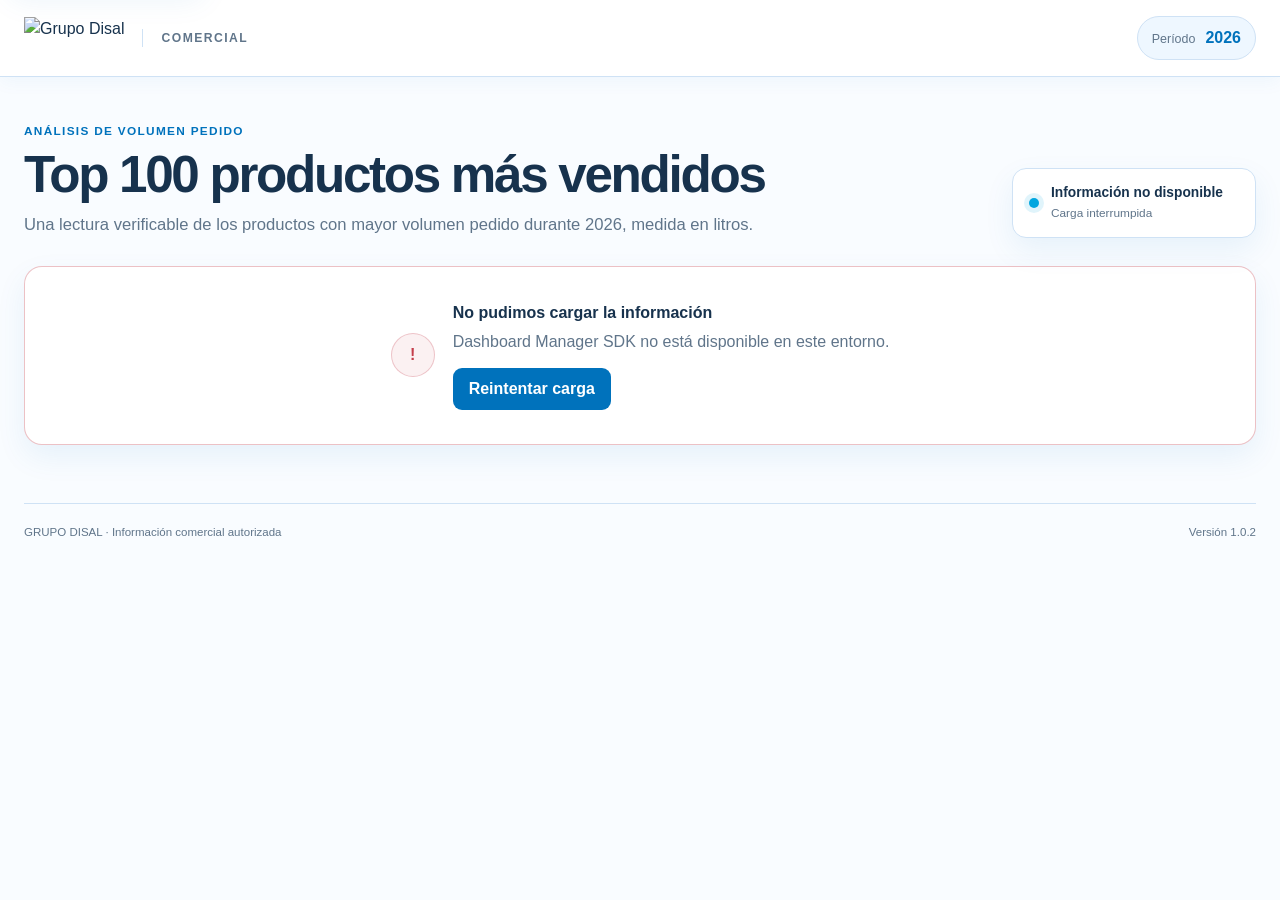
==== commit dde0bcef: "Corrige agregações do dashboard Top 100" ====
--- a/dashboard-manager-artifacts/dashboards/comercial/top-100-productos-más-vendidos/index.html
+++ b/dashboard-manager-artifacts/dashboards/comercial/top-100-productos-más-vendidos/index.html
@@ -129,7 +129,7 @@
 
   <footer class="app-footer">
     <span>GRUPO DISAL · Información comercial autorizada</span>
-    <span>Versión 1.0.1</span>
+    <span>Versión 1.0.2</span>
   </footer>
 
   <script src="/dashboard-sdk.js"></script>
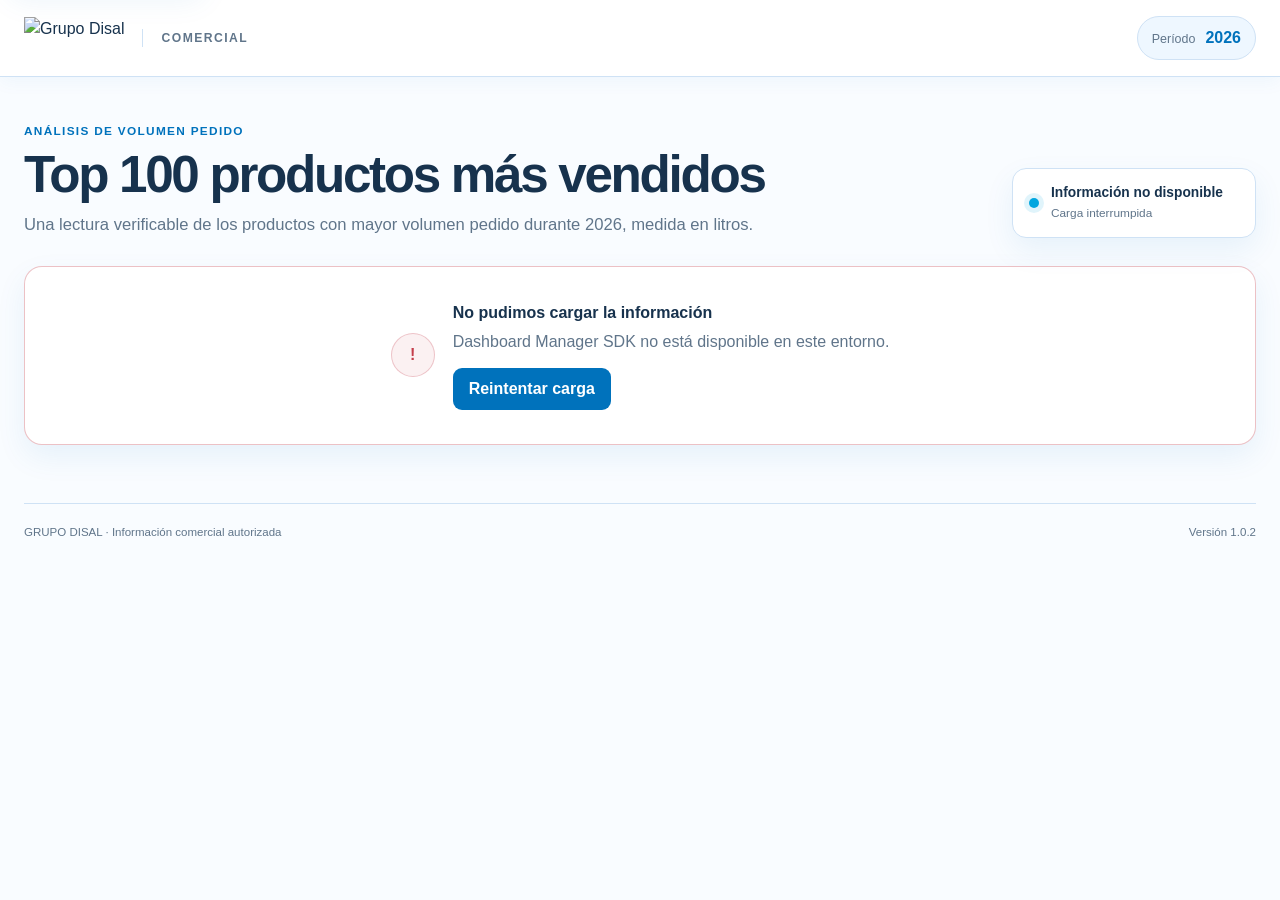
==== commit e2eba58e: "fix: carregar ultimo periodo disponivel no top 100" ====
--- a/dashboard-manager-artifacts/dashboards/comercial/top-100-productos-más-vendidos/index.html
+++ b/dashboard-manager-artifacts/dashboards/comercial/top-100-productos-más-vendidos/index.html
@@ -3,7 +3,7 @@
 <head>
   <meta charset="utf-8">
   <meta name="viewport" content="width=device-width, initial-scale=1">
-  <meta name="description" content="Top 100 de productos por litros pedidos durante 2026.">
+  <meta name="description" content="Top 100 de productos por litros pedidos del último período disponible.">
   <title>Top 100 productos más vendidos</title>
   <link rel="stylesheet" href="style.css">
 </head>
@@ -18,7 +18,7 @@
       </div>
       <div class="period-badge" aria-label="Período del informe">
         <span>Período</span>
-        <strong>2026</strong>
+        <strong data-report-year>2026</strong>
       </div>
     </div>
   </header>
@@ -28,7 +28,7 @@
       <div>
         <p class="eyebrow">ANÁLISIS DE VOLUMEN PEDIDO</p>
         <h1 id="pageTitle">Top 100 productos más vendidos</h1>
-        <p class="hero-copy">Una lectura verificable de los productos con mayor volumen pedido durante 2026, medida en litros.</p>
+        <p class="hero-copy">Una lectura verificable de los productos con mayor volumen pedido durante <span data-report-year>2026</span>, medida en litros.</p>
       </div>
       <div class="connection-card" aria-live="polite">
         <span class="status-dot" aria-hidden="true"></span>
@@ -59,7 +59,7 @@
     <section id="emptyState" class="state-card hidden" aria-live="polite">
       <div class="state-icon state-icon-empty" aria-hidden="true">0</div>
       <div>
-        <strong>No hay pedidos para 2026</strong>
+        <strong>No hay pedidos para <span data-report-year>2026</span></strong>
         <p>La consulta respondió correctamente, pero no encontramos productos con litros pedidos válidos para el período.</p>
       </div>
     </section>
@@ -71,7 +71,7 @@
             <p class="section-kicker">RESUMEN DEL PERÍODO</p>
             <h2 id="summaryTitle">Indicadores clave</h2>
           </div>
-          <p class="section-note">Cálculos sobre todos los pedidos válidos de 2026.</p>
+          <p class="section-note">Cálculos sobre todos los pedidos válidos de <span data-report-year>2026</span>.</p>
         </div>
         <div id="kpiGrid" class="kpi-grid" data-widget="kpi-cards"></div>
       </section>
